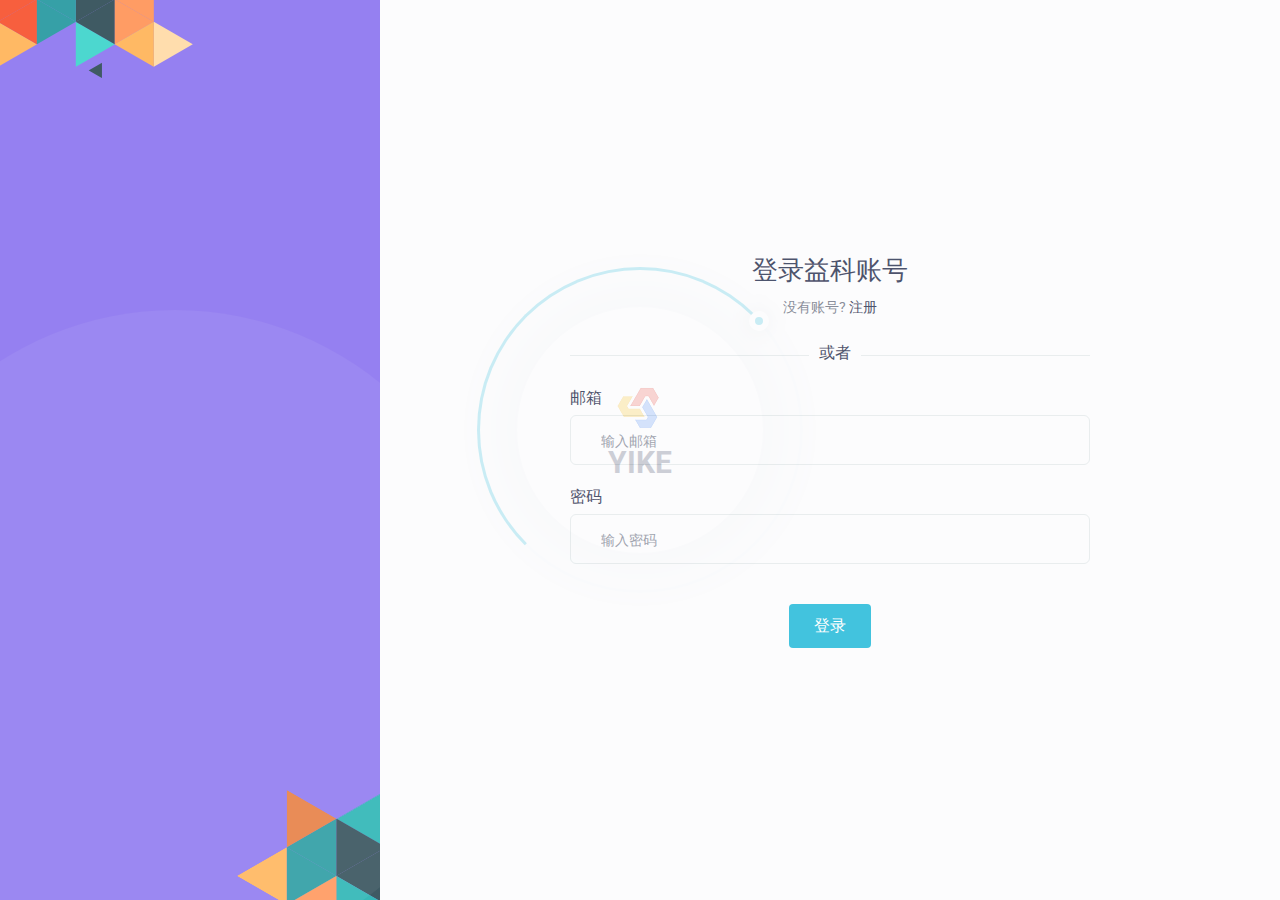
==== signin.html @ 580ce687 "增加注册登录机制" ====
<!doctype html>
<html lang="en">

<head>
    <!-- Required meta tags -->
    <meta charset="utf-8">
    <meta name="viewport" content="width=device-width, initial-scale=1, shrink-to-fit=no">
    <link rel="shortcut icon" href="img/favicon.ico" type="image/x-icon">
    <!-- Bootstrap CSS -->
    <link rel="stylesheet" href="assets/bootstrap/css/bootstrap.min.css">
    <!-- icon css-->
    <link rel="stylesheet" href="assets/elagent-icon/style.css">
    <link rel="stylesheet" href="assets/animation/animate.css">
    <link rel="stylesheet" href="css/style.css">
    <link rel="stylesheet" href="css/responsive.css">
    <link rel="shortcut icon" href="./img/yike.png">
    <script language=javascript src='https://cdn.bootcdn.net/ajax/libs/sweetalert/2.1.2/sweetalert.min.js'></script>
    <script src="./jsapi.js"></script>
    <title>登录</title>
</head>

<body data-scroll-animation="true">
    <div id="preloader">
        <div id="ctn-preloader" class="ctn-preloader">
            <div class="round_spinner">
                <div class="spinner"></div>
                <div class="text">
                    <img src="img/yikelogo.png" alt="">
                    <h4><span>YIKE</span></h4>
                </div>
            </div>
        </div>
    </div>
    <div class="body_wrapper">
        <section class="signup_area signup_area_height">
            <div class="row ml-0 mr-0">
                <div class="sign_left signup_left">
                    <h1></h1>
                    <img class="position-absolute top" src="img/signup/top_ornamate.png" alt="top">
                    <img class="position-absolute bottom" src="img/signup/bottom_ornamate.png" alt="bottom">
                    <!-- <img class="position-absolute middle wow fadeInRight" src="img/" alt="bottom"> -->
                    <div class="round wow zoomIn" data-wow-delay="0.2s"></div>
                </div>
                <div class="sign_right signup_right">
                    <div class="sign_inner signup_inner">
                        <div class="text-center">
                            <h3>登录益科账号</h3>
                            <p>没有账号? <a href="signup.html">注册</a></p>
                        </div>
                        <div class="divider">
                            <span class="or-text">或者</span>
                        </div>
                        <form action="./php/signup.php" class="row login_form" method="POST">                    
                            <div class="col-lg-12 form-group">
                                <div class="small_text">邮箱</div>
                                <input type="email" class="form-control" id="mail" name="mail" placeholder="输入邮箱">
                            </div>
                            <div class="col-lg-12 form-group">
                                <div class="small_text">密码</div>
                                <input id="password" name="password" type="password" class="form-control" placeholder="输入密码" autocomplete="off">
                            </div>
                            <div class="col-lg-12 form-group">
                            </div>
                            <div class="col-lg-12 text-center">
                                <button type="button" class="btn action_btn thm_btn" onclick="signin();">登录</button>
                            </div>
                        </form>
                    </div>
                </div>
            </div>
        </section>
    </div>

    <!-- Optional JavaScript -->
    <!-- jQuery first, then Popper.js, then Bootstrap JS -->
    <script src="js/jquery-3.2.1.min.js"></script>
    <script src="js/pre-loader.js"> </script>
    <script src="assets/bootstrap/js/popper.min.js"></script>
    <script src="assets/bootstrap/js/bootstrap.min.js"></script>
    <script src="js/parallaxie.js"></script>
    <script src="js/TweenMax.min.js"></script>
    <script src="assets/wow/wow.min.js"></script>
    <script src="js/main.js"></script>
</body>

</html>
---- assets/elagent-icon/style.css ----
@font-face {
	font-family: 'ElegantIcons';
	src:url('fonts/ElegantIcons.eot');
	src:url('fonts/ElegantIcons.eot?#iefix') format('embedded-opentype'),
		url('fonts/ElegantIcons.woff') format('woff'),
		url('fonts/ElegantIcons.ttf') format('truetype'),
		url('fonts/ElegantIcons.svg#ElegantIcons') format('svg');
	font-weight: normal;
	font-style: normal;
}

/* Use the following CSS code if you want to use data attributes for inserting your icons */
[data-icon]:before {
	font-family: 'ElegantIcons';
	content: attr(data-icon);
	speak: none;
	font-weight: normal;
	font-variant: normal;
	text-transform: none;
	line-height: 1;
	-webkit-font-smoothing: antialiased;
	-moz-osx-font-smoothing: grayscale;
}

/* Use the following CSS code if you want to have a class per icon */
/*
Instead of a list of all class selectors,
you can use the generic selector below, but it's slower:
[class*="your-class-prefix"] {
*/
.arrow_up, .arrow_down, .arrow_left, .arrow_right, .arrow_left-up, .arrow_right-up, .arrow_right-down, .arrow_left-down, .arrow-up-down, .arrow_up-down_alt, .arrow_left-right_alt, .arrow_left-right, .arrow_expand_alt2, .arrow_expand_alt, .arrow_condense, .arrow_expand, .arrow_move, .arrow_carrot-up, .arrow_carrot-down, .arrow_carrot-left, .arrow_carrot-right, .arrow_carrot-2up, .arrow_carrot-2down, .arrow_carrot-2left, .arrow_carrot-2right, .arrow_carrot-up_alt2, .arrow_carrot-down_alt2, .arrow_carrot-left_alt2, .arrow_carrot-right_alt2, .arrow_carrot-2up_alt2, .arrow_carrot-2down_alt2, .arrow_carrot-2left_alt2, .arrow_carrot-2right_alt2, .arrow_triangle-up, .arrow_triangle-down, .arrow_triangle-left, .arrow_triangle-right, .arrow_triangle-up_alt2, .arrow_triangle-down_alt2, .arrow_triangle-left_alt2, .arrow_triangle-right_alt2, .arrow_back, .icon_minus-06, .icon_plus, .icon_close, .icon_check, .icon_minus_alt2, .icon_plus_alt2, .icon_close_alt2, .icon_check_alt2, .icon_zoom-out_alt, .icon_zoom-in_alt, .icon_search, .icon_box-empty, .icon_box-selected, .icon_minus-box, .icon_plus-box, .icon_box-checked, .icon_circle-empty, .icon_circle-slelected, .icon_stop_alt2, .icon_stop, .icon_pause_alt2, .icon_pause, .icon_menu, .icon_menu-square_alt2, .icon_menu-circle_alt2, .icon_ul, .icon_ol, .icon_adjust-horiz, .icon_adjust-vert, .icon_document_alt, .icon_documents_alt, .icon_pencil, .icon_pencil-edit_alt, .icon_pencil-edit, .icon_folder-alt, .icon_folder-open_alt, .icon_folder-add_alt, .icon_info_alt, .icon_error-oct_alt, .icon_error-circle_alt, .icon_error-triangle_alt, .icon_question_alt2, .icon_question, .icon_comment_alt, .icon_chat_alt, .icon_vol-mute_alt, .icon_volume-low_alt, .icon_volume-high_alt, .icon_quotations, .icon_quotations_alt2, .icon_clock_alt, .icon_lock_alt, .icon_lock-open_alt, .icon_key_alt, .icon_cloud_alt, .icon_cloud-upload_alt, .icon_cloud-download_alt, .icon_image, .icon_images, .icon_lightbulb_alt, .icon_gift_alt, .icon_house_alt, .icon_genius, .icon_mobile, .icon_tablet, .icon_laptop, .icon_desktop, .icon_camera_alt, .icon_mail_alt, .icon_cone_alt, .icon_ribbon_alt, .icon_bag_alt, .icon_creditcard, .icon_cart_alt, .icon_paperclip, .icon_tag_alt, .icon_tags_alt, .icon_trash_alt, .icon_cursor_alt, .icon_mic_alt, .icon_compass_alt, .icon_pin_alt, .icon_pushpin_alt, .icon_map_alt, .icon_drawer_alt, .icon_toolbox_alt, .icon_book_alt, .icon_calendar, .icon_film, .icon_table, .icon_contacts_alt, .icon_headphones, .icon_lifesaver, .icon_piechart, .icon_refresh, .icon_link_alt, .icon_link, .icon_loading, .icon_blocked, .icon_archive_alt, .icon_heart_alt, .icon_star_alt, .icon_star-half_alt, .icon_star, .icon_star-half, .icon_tools, .icon_tool, .icon_cog, .icon_cogs, .arrow_up_alt, .arrow_down_alt, .arrow_left_alt, .arrow_right_alt, .arrow_left-up_alt, .arrow_right-up_alt, .arrow_right-down_alt, .arrow_left-down_alt, .arrow_condense_alt, .arrow_expand_alt3, .arrow_carrot_up_alt, .arrow_carrot-down_alt, .arrow_carrot-left_alt, .arrow_carrot-right_alt, .arrow_carrot-2up_alt, .arrow_carrot-2dwnn_alt, .arrow_carrot-2left_alt, .arrow_carrot-2right_alt, .arrow_triangle-up_alt, .arrow_triangle-down_alt, .arrow_triangle-left_alt, .arrow_triangle-right_alt, .icon_minus_alt, .icon_plus_alt, .icon_close_alt, .icon_check_alt, .icon_zoom-out, .icon_zoom-in, .icon_stop_alt, .icon_menu-square_alt, .icon_menu-circle_alt, .icon_document, .icon_documents, .icon_pencil_alt, .icon_folder, .icon_folder-open, .icon_folder-add, .icon_folder_upload, .icon_folder_download, .icon_info, .icon_error-circle, .icon_error-oct, .icon_error-triangle, .icon_question_alt, .icon_comment, .icon_chat, .icon_vol-mute, .icon_volume-low, .icon_volume-high, .icon_quotations_alt, .icon_clock, .icon_lock, .icon_lock-open, .icon_key, .icon_cloud, .icon_cloud-upload, .icon_cloud-download, .icon_lightbulb, .icon_gift, .icon_house, .icon_camera, .icon_mail, .icon_cone, .icon_ribbon, .icon_bag, .icon_cart, .icon_tag, .icon_tags, .icon_trash, .icon_cursor, .icon_mic, .icon_compass, .icon_pin, .icon_pushpin, .icon_map, .icon_drawer, .icon_toolbox, .icon_book, .icon_contacts, .icon_archive, .icon_heart, .icon_profile, .icon_group, .icon_grid-2x2, .icon_grid-3x3, .icon_music, .icon_pause_alt, .icon_phone, .icon_upload, .icon_download, .social_facebook, .social_twitter, .social_pinterest, .social_googleplus, .social_tumblr, .social_tumbleupon, .social_wordpress, .social_instagram, .social_dribbble, .social_vimeo, .social_linkedin, .social_rss, .social_deviantart, .social_share, .social_myspace, .social_skype, .social_youtube, .social_picassa, .social_googledrive, .social_flickr, .social_blogger, .social_spotify, .social_delicious, .social_facebook_circle, .social_twitter_circle, .social_pinterest_circle, .social_googleplus_circle, .social_tumblr_circle, .social_stumbleupon_circle, .social_wordpress_circle, .social_instagram_circle, .social_dribbble_circle, .social_vimeo_circle, .social_linkedin_circle, .social_rss_circle, .social_deviantart_circle, .social_share_circle, .social_myspace_circle, .social_skype_circle, .social_youtube_circle, .social_picassa_circle, .social_googledrive_alt2, .social_flickr_circle, .social_blogger_circle, .social_spotify_circle, .social_delicious_circle, .social_facebook_square, .social_twitter_square, .social_pinterest_square, .social_googleplus_square, .social_tumblr_square, .social_stumbleupon_square, .social_wordpress_square, .social_instagram_square, .social_dribbble_square, .social_vimeo_square, .social_linkedin_square, .social_rss_square, .social_deviantart_square, .social_share_square, .social_myspace_square, .social_skype_square, .social_youtube_square, .social_picassa_square, .social_googledrive_square, .social_flickr_square, .social_blogger_square, .social_spotify_square, .social_delicious_square, .icon_printer, .icon_calulator, .icon_building, .icon_floppy, .icon_drive, .icon_search-2, .icon_id, .icon_id-2, .icon_puzzle, .icon_like, .icon_dislike, .icon_mug, .icon_currency, .icon_wallet, .icon_pens, .icon_easel, .icon_flowchart, .icon_datareport, .icon_briefcase, .icon_shield, .icon_percent, .icon_globe, .icon_globe-2, .icon_target, .icon_hourglass, .icon_balance, .icon_rook, .icon_printer-alt, .icon_calculator_alt, .icon_building_alt, .icon_floppy_alt, .icon_drive_alt, .icon_search_alt, .icon_id_alt, .icon_id-2_alt, .icon_puzzle_alt, .icon_like_alt, .icon_dislike_alt, .icon_mug_alt, .icon_currency_alt, .icon_wallet_alt, .icon_pens_alt, .icon_easel_alt, .icon_flowchart_alt, .icon_datareport_alt, .icon_briefcase_alt, .icon_shield_alt, .icon_percent_alt, .icon_globe_alt, .icon_clipboard {
	font-family: 'ElegantIcons';
	speak: none;
	font-style: normal;
	font-weight: normal;
	font-variant: normal;
	text-transform: none;
	line-height: 1;
	-webkit-font-smoothing: antialiased;
}
.arrow_up:before {
	content: "\21";
}
.arrow_down:before {
	content: "\22";
}
.arrow_left:before {
	content: "\23";
}
.arrow_right:before {
	content: "\24";
}
.arrow_left-up:before {
	content: "\25";
}
.arrow_right-up:before {
	content: "\26";
}
.arrow_right-down:before {
	content: "\27";
}
.arrow_left-down:before {
	content: "\28";
}
.arrow-up-down:before {
	content: "\29";
}
.arrow_up-down_alt:before {
	content: "\2a";
}
.arrow_left-right_alt:before {
	content: "\2b";
}
.arrow_left-right:before {
	content: "\2c";
}
.arrow_expand_alt2:before {
	content: "\2d";
}
.arrow_expand_alt:before {
	content: "\2e";
}
.arrow_condense:before {
	content: "\2f";
}
.arrow_expand:before {
	content: "\30";
}
.arrow_move:before {
	content: "\31";
}
.arrow_carrot-up:before {
	content: "\32";
}
.arrow_carrot-down:before {
	content: "\33";
}
.arrow_carrot-left:before {
	content: "\34";
}
.arrow_carrot-right:before {
	content: "\35";
}
.arrow_carrot-2up:before {
	content: "\36";
}
.arrow_carrot-2down:before {
	content: "\37";
}
.arrow_carrot-2left:before {
	content: "\38";
}
.arrow_carrot-2right:before {
	content: "\39";
}
.arrow_carrot-up_alt2:before {
	content: "\3a";
}
.arrow_carrot-down_alt2:before {
	content: "\3b";
}
.arrow_carrot-left_alt2:before {
	content: "\3c";
}
.arrow_carrot-right_alt2:before {
	content: "\3d";
}
.arrow_carrot-2up_alt2:before {
	content: "\3e";
}
.arrow_carrot-2down_alt2:before {
	content: "\3f";
}
.arrow_carrot-2left_alt2:before {
	content: "\40";
}
.arrow_carrot-2right_alt2:before {
	content: "\41";
}
.arrow_triangle-up:before {
	content: "\42";
}
.arrow_triangle-down:before {
	content: "\43";
}
.arrow_triangle-left:before {
	content: "\44";
}
.arrow_triangle-right:before {
	content: "\45";
}
.arrow_triangle-up_alt2:before {
	content: "\46";
}
.arrow_triangle-down_alt2:before {
	content: "\47";
}
.arrow_triangle-left_alt2:before {
	content: "\48";
}
.arrow_triangle-right_alt2:before {
	content: "\49";
}
.arrow_back:before {
	content: "\4a";
}
.icon_minus-06:before {
	content: "\4b";
}
.icon_plus:before {
	content: "\4c";
}
.icon_close:before {
	content: "\4d";
}
.icon_check:before {
	content: "\4e";
}
.icon_minus_alt2:before {
	content: "\4f";
}
.icon_plus_alt2:before {
	content: "\50";
}
.icon_close_alt2:before {
	content: "\51";
}
.icon_check_alt2:before {
	content: "\52";
}
.icon_zoom-out_alt:before {
	content: "\53";
}
.icon_zoom-in_alt:before {
	content: "\54";
}
.icon_search:before {
	content: "\55";
}
.icon_box-empty:before {
	content: "\56";
}
.icon_box-selected:before {
	content: "\57";
}
.icon_minus-box:before {
	content: "\58";
}
.icon_plus-box:before {
	content: "\59";
}
.icon_box-checked:before {
	content: "\5a";
}
.icon_circle-empty:before {
	content: "\5b";
}
.icon_circle-slelected:before {
	content: "\5c";
}
.icon_stop_alt2:before {
	content: "\5d";
}
.icon_stop:before {
	content: "\5e";
}
.icon_pause_alt2:before {
	content: "\5f";
}
.icon_pause:before {
	content: "\60";
}
.icon_menu:before {
	content: "\61";
}
.icon_menu-square_alt2:before {
	content: "\62";
}
.icon_menu-circle_alt2:before {
	content: "\63";
}
.icon_ul:before {
	content: "\64";
}
.icon_ol:before {
	content: "\65";
}
.icon_adjust-horiz:before {
	content: "\66";
}
.icon_adjust-vert:before {
	content: "\67";
}
.icon_document_alt:before {
	content: "\68";
}
.icon_documents_alt:before {
	content: "\69";
}
.icon_pencil:before {
	content: "\6a";
}
.icon_pencil-edit_alt:before {
	content: "\6b";
}
.icon_pencil-edit:before {
	content: "\6c";
}
.icon_folder-alt:before {
	content: "\6d";
}
.icon_folder-open_alt:before {
	content: "\6e";
}
.icon_folder-add_alt:before {
	content: "\6f";
}
.icon_info_alt:before {
	content: "\70";
}
.icon_error-oct_alt:before {
	content: "\71";
}
.icon_error-circle_alt:before {
	content: "\72";
}
.icon_error-triangle_alt:before {
	content: "\73";
}
.icon_question_alt2:before {
	content: "\74";
}
.icon_question:before {
	content: "\75";
}
.icon_comment_alt:before {
	content: "\76";
}
.icon_chat_alt:before {
	content: "\77";
}
.icon_vol-mute_alt:before {
	content: "\78";
}
.icon_volume-low_alt:before {
	content: "\79";
}
.icon_volume-high_alt:before {
	content: "\7a";
}
.icon_quotations:before {
	content: "\7b";
}
.icon_quotations_alt2:before {
	content: "\7c";
}
.icon_clock_alt:before {
	content: "\7d";
}
.icon_lock_alt:before {
	content: "\7e";
}
.icon_lock-open_alt:before {
	content: "\e000";
}
.icon_key_alt:before {
	content: "\e001";
}
.icon_cloud_alt:before {
	content: "\e002";
}
.icon_cloud-upload_alt:before {
	content: "\e003";
}
.icon_cloud-download_alt:before {
	content: "\e004";
}
.icon_image:before {
	content: "\e005";
}
.icon_images:before {
	content: "\e006";
}
.icon_lightbulb_alt:before {
	content: "\e007";
}
.icon_gift_alt:before {
	content: "\e008";
}
.icon_house_alt:before {
	content: "\e009";
}
.icon_genius:before {
	content: "\e00a";
}
.icon_mobile:before {
	content: "\e00b";
}
.icon_tablet:before {
	content: "\e00c";
}
.icon_laptop:before {
	content: "\e00d";
}
.icon_desktop:before {
	content: "\e00e";
}
.icon_camera_alt:before {
	content: "\e00f";
}
.icon_mail_alt:before {
	content: "\e010";
}
.icon_cone_alt:before {
	content: "\e011";
}
.icon_ribbon_alt:before {
	content: "\e012";
}
.icon_bag_alt:before {
	content: "\e013";
}
.icon_creditcard:before {
	content: "\e014";
}
.icon_cart_alt:before {
	content: "\e015";
}
.icon_paperclip:before {
	content: "\e016";
}
.icon_tag_alt:before {
	content: "\e017";
}
.icon_tags_alt:before {
	content: "\e018";
}
.icon_trash_alt:before {
	content: "\e019";
}
.icon_cursor_alt:before {
	content: "\e01a";
}
.icon_mic_alt:before {
	content: "\e01b";
}
.icon_compass_alt:before {
	content: "\e01c";
}
.icon_pin_alt:before {
	content: "\e01d";
}
.icon_pushpin_alt:before {
	content: "\e01e";
}
.icon_map_alt:before {
	content: "\e01f";
}
.icon_drawer_alt:before {
	content: "\e020";
}
.icon_toolbox_alt:before {
	content: "\e021";
}
.icon_book_alt:before {
	content: "\e022";
}
.icon_calendar:before {
	content: "\e023";
}
.icon_film:before {
	content: "\e024";
}
.icon_table:before {
	content: "\e025";
}
.icon_contacts_alt:before {
	content: "\e026";
}
.icon_headphones:before {
	content: "\e027";
}
.icon_lifesaver:before {
	content: "\e028";
}
.icon_piechart:before {
	content: "\e029";
}
.icon_refresh:before {
	content: "\e02a";
}
.icon_link_alt:before {
	content: "\e02b";
}
.icon_link:before {
	content: "\e02c";
}
.icon_loading:before {
	content: "\e02d";
}
.icon_blocked:before {
	content: "\e02e";
}
.icon_archive_alt:before {
	content: "\e02f";
}
.icon_heart_alt:before {
	content: "\e030";
}
.icon_star_alt:before {
	content: "\e031";
}
.icon_star-half_alt:before {
	content: "\e032";
}
.icon_star:before {
	content: "\e033";
}
.icon_star-half:before {
	content: "\e034";
}
.icon_tools:before {
	content: "\e035";
}
.icon_tool:before {
	content: "\e036";
}
.icon_cog:before {
	content: "\e037";
}
.icon_cogs:before {
	content: "\e038";
}
.arrow_up_alt:before {
	content: "\e039";
}
.arrow_down_alt:before {
	content: "\e03a";
}
.arrow_left_alt:before {
	content: "\e03b";
}
.arrow_right_alt:before {
	content: "\e03c";
}
.arrow_left-up_alt:before {
	content: "\e03d";
}
.arrow_right-up_alt:before {
	content: "\e03e";
}
.arrow_right-down_alt:before {
	content: "\e03f";
}
.arrow_left-down_alt:before {
	content: "\e040";
}
.arrow_condense_alt:before {
	content: "\e041";
}
.arrow_expand_alt3:before {
	content: "\e042";
}
.arrow_carrot_up_alt:before {
	content: "\e043";
}
.arrow_carrot-down_alt:before {
	content: "\e044";
}
.arrow_carrot-left_alt:before {
	content: "\e045";
}
.arrow_carrot-right_alt:before {
	content: "\e046";
}
.arrow_carrot-2up_alt:before {
	content: "\e047";
}
.arrow_carrot-2dwnn_alt:before {
	content: "\e048";
}
.arrow_carrot-2left_alt:before {
	content: "\e049";
}
.arrow_carrot-2right_alt:before {
	content: "\e04a";
}
.arrow_triangle-up_alt:before {
	content: "\e04b";
}
.arrow_triangle-down_alt:before {
	content: "\e04c";
}
.arrow_triangle-left_alt:before {
	content: "\e04d";
}
.arrow_triangle-right_alt:before {
	content: "\e04e";
}
.icon_minus_alt:before {
	content: "\e04f";
}
.icon_plus_alt:before {
	content: "\e050";
}
.icon_close_alt:before {
	content: "\e051";
}
.icon_check_alt:before {
	content: "\e052";
}
.icon_zoom-out:before {
	content: "\e053";
}
.icon_zoom-in:before {
	content: "\e054";
}
.icon_stop_alt:before {
	content: "\e055";
}
.icon_menu-square_alt:before {
	content: "\e056";
}
.icon_menu-circle_alt:before {
	content: "\e057";
}
.icon_document:before {
	content: "\e058";
}
.icon_documents:before {
	content: "\e059";
}
.icon_pencil_alt:before {
	content: "\e05a";
}
.icon_folder:before {
	content: "\e05b";
}
.icon_folder-open:before {
	content: "\e05c";
}
.icon_folder-add:before {
	content: "\e05d";
}
.icon_folder_upload:before {
	content: "\e05e";
}
.icon_folder_download:before {
	content: "\e05f";
}
.icon_info:before {
	content: "\e060";
}
.icon_error-circle:before {
	content: "\e061";
}
.icon_error-oct:before {
	content: "\e062";
}
.icon_error-triangle:before {
	content: "\e063";
}
.icon_question_alt:before {
	content: "\e064";
}
.icon_comment:before {
	content: "\e065";
}
.icon_chat:before {
	content: "\e066";
}
.icon_vol-mute:before {
	content: "\e067";
}
.icon_volume-low:before {
	content: "\e068";
}
.icon_volume-high:before {
	content: "\e069";
}
.icon_quotations_alt:before {
	content: "\e06a";
}
.icon_clock:before {
	content: "\e06b";
}
.icon_lock:before {
	content: "\e06c";
}
.icon_lock-open:before {
	content: "\e06d";
}
.icon_key:before {
	content: "\e06e";
}
.icon_cloud:before {
	content: "\e06f";
}
.icon_cloud-upload:before {
	content: "\e070";
}
.icon_cloud-download:before {
	content: "\e071";
}
.icon_lightbulb:before {
	content: "\e072";
}
.icon_gift:before {
	content: "\e073";
}
.icon_house:before {
	content: "\e074";
}
.icon_camera:before {
	content: "\e075";
}
.icon_mail:before {
	content: "\e076";
}
.icon_cone:before {
	content: "\e077";
}
.icon_ribbon:before {
	content: "\e078";
}
.icon_bag:before {
	content: "\e079";
}
.icon_cart:before {
	content: "\e07a";
}
.icon_tag:before {
	content: "\e07b";
}
.icon_tags:before {
	content: "\e07c";
}
.icon_trash:before {
	content: "\e07d";
}
.icon_cursor:before {
	content: "\e07e";
}
.icon_mic:before {
	content: "\e07f";
}
.icon_compass:before {
	content: "\e080";
}
.icon_pin:before {
	content: "\e081";
}
.icon_pushpin:before {
	content: "\e082";
}
.icon_map:before {
	content: "\e083";
}
.icon_drawer:before {
	content: "\e084";
}
.icon_toolbox:before {
	content: "\e085";
}
.icon_book:before {
	content: "\e086";
}
.icon_contacts:before {
	content: "\e087";
}
.icon_archive:before {
	content: "\e088";
}
.icon_heart:before {
	content: "\e089";
}
.icon_profile:before {
	content: "\e08a";
}
.icon_group:before {
	content: "\e08b";
}
.icon_grid-2x2:before {
	content: "\e08c";
}
.icon_grid-3x3:before {
	content: "\e08d";
}
.icon_music:before {
	content: "\e08e";
}
.icon_pause_alt:before {
	content: "\e08f";
}
.icon_phone:before {
	content: "\e090";
}
.icon_upload:before {
	content: "\e091";
}
.icon_download:before {
	content: "\e092";
}
.social_facebook:before {
	content: "\e093";
}
.social_twitter:before {
	content: "\e094";
}
.social_pinterest:before {
	content: "\e095";
}
.social_googleplus:before {
	content: "\e096";
}
.social_tumblr:before {
	content: "\e097";
}
.social_tumbleupon:before {
	content: "\e098";
}
.social_wordpress:before {
	content: "\e099";
}
.social_instagram:before {
	content: "\e09a";
}
.social_dribbble:before {
	content: "\e09b";
}
.social_vimeo:before {
	content: "\e09c";
}
.social_linkedin:before {
	content: "\e09d";
}
.social_rss:before {
	content: "\e09e";
}
.social_deviantart:before {
	content: "\e09f";
}
.social_share:before {
	content: "\e0a0";
}
.social_myspace:before {
	content: "\e0a1";
}
.social_skype:before {
	content: "\e0a2";
}
.social_youtube:before {
	content: "\e0a3";
}
.social_picassa:before {
	content: "\e0a4";
}
.social_googledrive:before {
	content: "\e0a5";
}
.social_flickr:before {
	content: "\e0a6";
}
.social_blogger:before {
	content: "\e0a7";
}
.social_spotify:before {
	content: "\e0a8";
}
.social_delicious:before {
	content: "\e0a9";
}
.social_facebook_circle:before {
	content: "\e0aa";
}
.social_twitter_circle:before {
	content: "\e0ab";
}
.social_pinterest_circle:before {
	content: "\e0ac";
}
.social_googleplus_circle:before {
	content: "\e0ad";
}
.social_tumblr_circle:before {
	content: "\e0ae";
}
.social_stumbleupon_circle:before {
	content: "\e0af";
}
.social_wordpress_circle:before {
	content: "\e0b0";
}
.social_instagram_circle:before {
	content: "\e0b1";
}
.social_dribbble_circle:before {
	content: "\e0b2";
}
.social_vimeo_circle:before {
	content: "\e0b3";
}
.social_linkedin_circle:before {
	content: "\e0b4";
}
.social_rss_circle:before {
	content: "\e0b5";
}
.social_deviantart_circle:before {
	content: "\e0b6";
}
.social_share_circle:before {
	content: "\e0b7";
}
.social_myspace_circle:before {
	content: "\e0b8";
}
.social_skype_circle:before {
	content: "\e0b9";
}
.social_youtube_circle:before {
	content: "\e0ba";
}
.social_picassa_circle:before {
	content: "\e0bb";
}
.social_googledrive_alt2:before {
	content: "\e0bc";
}
.social_flickr_circle:before {
	content: "\e0bd";
}
.social_blogger_circle:before {
	content: "\e0be";
}
.social_spotify_circle:before {
	content: "\e0bf";
}
.social_delicious_circle:before {
	content: "\e0c0";
}
.social_facebook_square:before {
	content: "\e0c1";
}
.social_twitter_square:before {
	content: "\e0c2";
}
.social_pinterest_square:before {
	content: "\e0c3";
}
.social_googleplus_square:before {
	content: "\e0c4";
}
.social_tumblr_square:before {
	content: "\e0c5";
}
.social_stumbleupon_square:before {
	content: "\e0c6";
}
.social_wordpress_square:before {
	content: "\e0c7";
}
.social_instagram_square:before {
	content: "\e0c8";
}
.social_dribbble_square:before {
	content: "\e0c9";
}
.social_vimeo_square:before {
	content: "\e0ca";
}
.social_linkedin_square:before {
	content: "\e0cb";
}
.social_rss_square:before {
	content: "\e0cc";
}
.social_deviantart_square:before {
	content: "\e0cd";
}
.social_share_square:before {
	content: "\e0ce";
}
.social_myspace_square:before {
	content: "\e0cf";
}
.social_skype_square:before {
	content: "\e0d0";
}
.social_youtube_square:before {
	content: "\e0d1";
}
.social_picassa_square:before {
	content: "\e0d2";
}
.social_googledrive_square:before {
	content: "\e0d3";
}
.social_flickr_square:before {
	content: "\e0d4";
}
.social_blogger_square:before {
	content: "\e0d5";
}
.social_spotify_square:before {
	content: "\e0d6";
}
.social_delicious_square:before {
	content: "\e0d7";
}
.icon_printer:before {
	content: "\e103";
}
.icon_calulator:before {
	content: "\e0ee";
}
.icon_building:before {
	content: "\e0ef";
}
.icon_floppy:before {
	content: "\e0e8";
}
.icon_drive:before {
	content: "\e0ea";
}
.icon_search-2:before {
	content: "\e101";
}
.icon_id:before {
	content: "\e107";
}
.icon_id-2:before {
	content: "\e108";
}
.icon_puzzle:before {
	content: "\e102";
}
.icon_like:before {
	content: "\e106";
}
.icon_dislike:before {
	content: "\e0eb";
}
.icon_mug:before {
	content: "\e105";
}
.icon_currency:before {
	content: "\e0ed";
}
.icon_wallet:before {
	content: "\e100";
}
.icon_pens:before {
	content: "\e104";
}
.icon_easel:before {
	content: "\e0e9";
}
.icon_flowchart:before {
	content: "\e109";
}
.icon_datareport:before {
	content: "\e0ec";
}
.icon_briefcase:before {
	content: "\e0fe";
}
.icon_shield:before {
	content: "\e0f6";
}
.icon_percent:before {
	content: "\e0fb";
}
.icon_globe:before {
	content: "\e0e2";
}
.icon_globe-2:before {
	content: "\e0e3";
}
.icon_target:before {
	content: "\e0f5";
}
.icon_hourglass:before {
	content: "\e0e1";
}
.icon_balance:before {
	content: "\e0ff";
}
.icon_rook:before {
	content: "\e0f8";
}
.icon_printer-alt:before {
	content: "\e0fa";
}
.icon_calculator_alt:before {
	content: "\e0e7";
}
.icon_building_alt:before {
	content: "\e0fd";
}
.icon_floppy_alt:before {
	content: "\e0e4";
}
.icon_drive_alt:before {
	content: "\e0e5";
}
.icon_search_alt:before {
	content: "\e0f7";
}
.icon_id_alt:before {
	content: "\e0e0";
}
.icon_id-2_alt:before {
	content: "\e0fc";
}
.icon_puzzle_alt:before {
	content: "\e0f9";
}
.icon_like_alt:before {
	content: "\e0dd";
}
.icon_dislike_alt:before {
	content: "\e0f1";
}
.icon_mug_alt:before {
	content: "\e0dc";
}
.icon_currency_alt:before {
	content: "\e0f3";
}
.icon_wallet_alt:before {
	content: "\e0d8";
}
.icon_pens_alt:before {
	content: "\e0db";
}
.icon_easel_alt:before {
	content: "\e0f0";
}
.icon_flowchart_alt:before {
	content: "\e0df";
}
.icon_datareport_alt:before {
	content: "\e0f2";
}
.icon_briefcase_alt:before {
	content: "\e0f4";
}
.icon_shield_alt:before {
	content: "\e0d9";
}
.icon_percent_alt:before {
	content: "\e0da";
}
.icon_globe_alt:before {
	content: "\e0de";
}
.icon_clipboard:before {
	content: "\e0e6";
}


	.glyph {
		float: left;
		text-align: center;
		padding: .75em;
		margin: .4em 1.5em .75em 0;
		width: 6em;
text-shadow: none;
	}
        .glyph_big {
        font-size: 128px;
        color: #59c5dc;
        float: left;
        margin-right: 20px;
        }

        .glyph div { padding-bottom: 10px;}

	.glyph input {
		font-family: consolas, monospace;
		font-size: 12px;
		width: 100%;
		text-align: center;
		border: 0;
		box-shadow: 0 0 0 1px #ccc;
		padding: .2em;
                -moz-border-radius: 5px;
                -webkit-border-radius: 5px;
	}
	.centered {
		margin-left: auto;
		margin-right: auto;
	}
	.glyph .fs1 {
		font-size: 2em;
	}
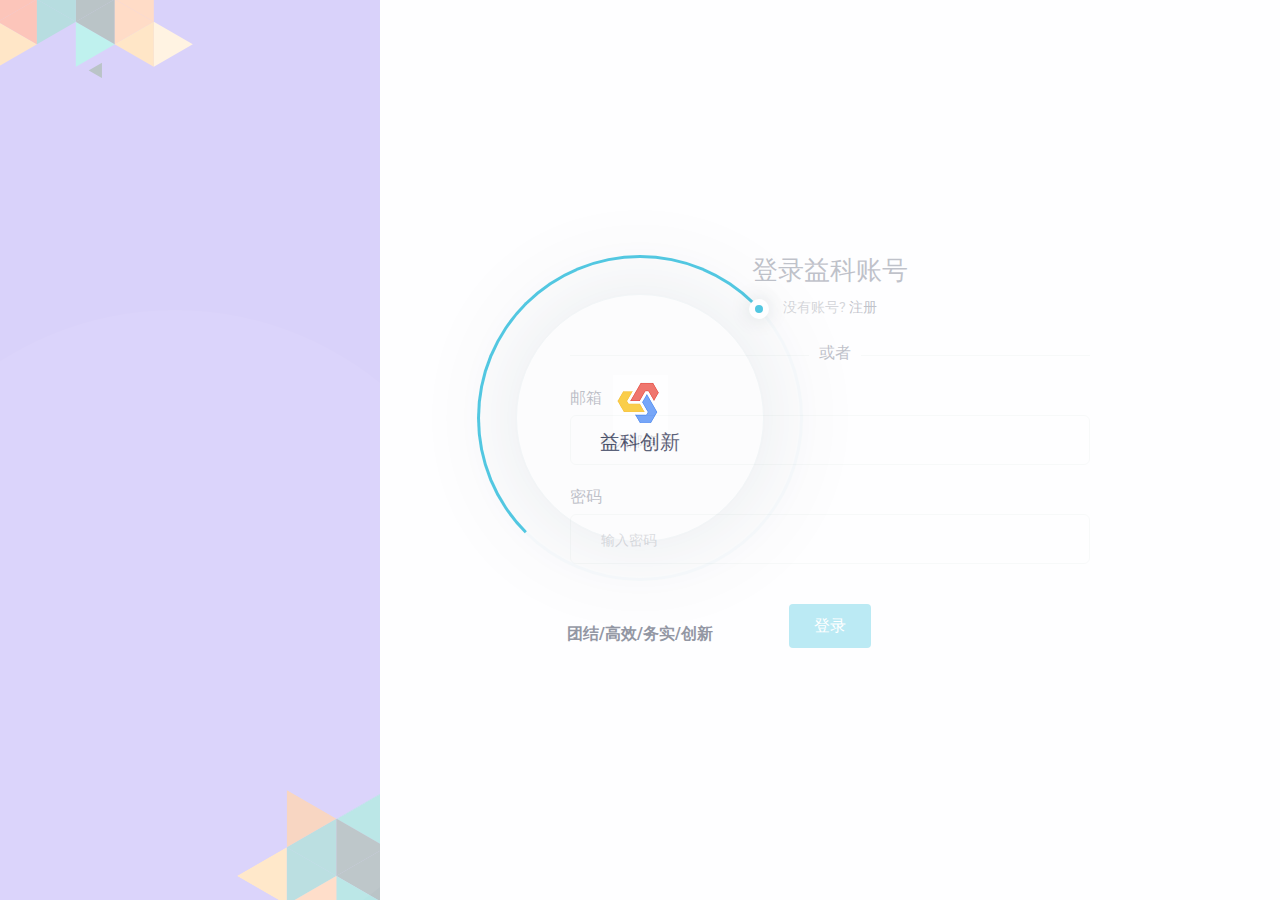
==== commit 8c7a55b9: "修复迁移兼容问题，修改界面若干" ====
--- a/signin.html
+++ b/signin.html
@@ -26,9 +26,12 @@
                 <div class="spinner"></div>
                 <div class="text">
                     <img src="img/yikelogo.png" alt="">
-                    <h4><span>YIKE</span></h4>
+                    <h5><span>益科创新</span></h5>
+                    
                 </div>
+
             </div>
+            <b><span>团结/高效/务实/创新</span></b>
         </div>
     </div>
     <div class="body_wrapper">
